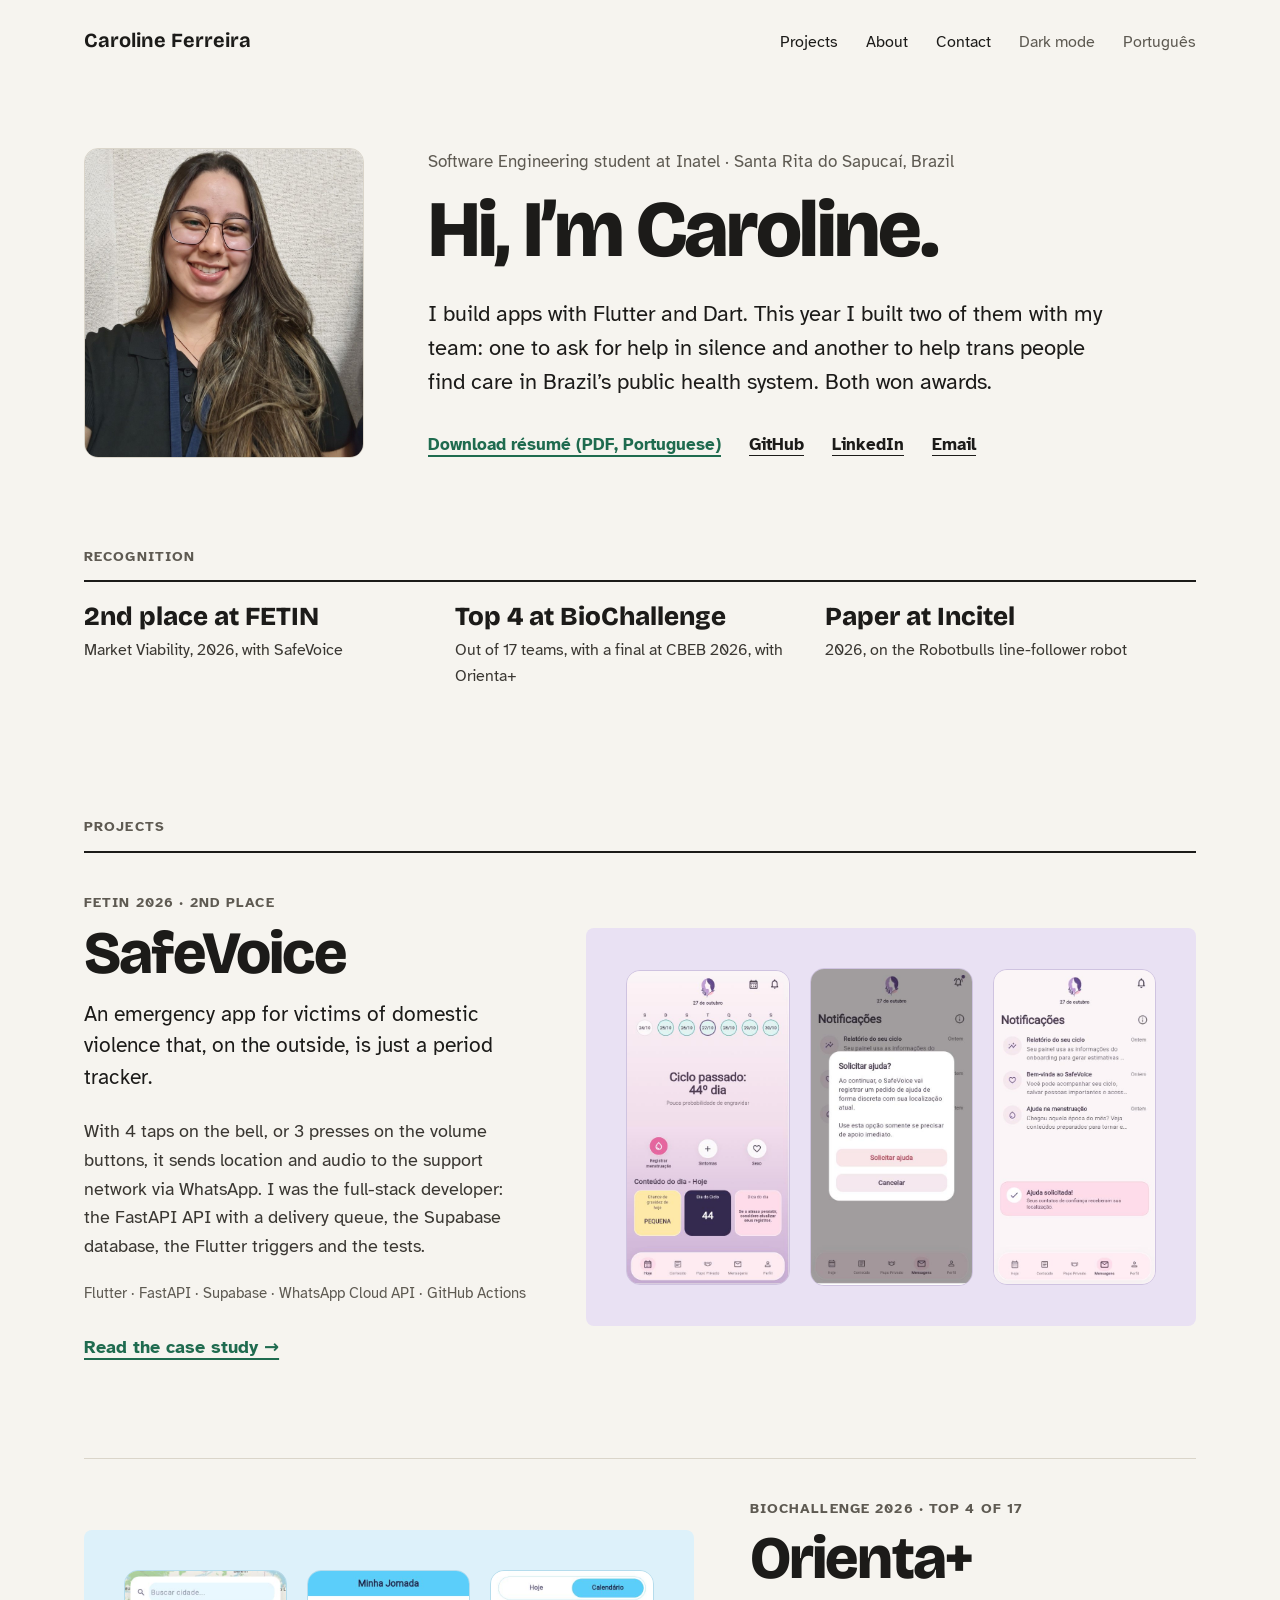
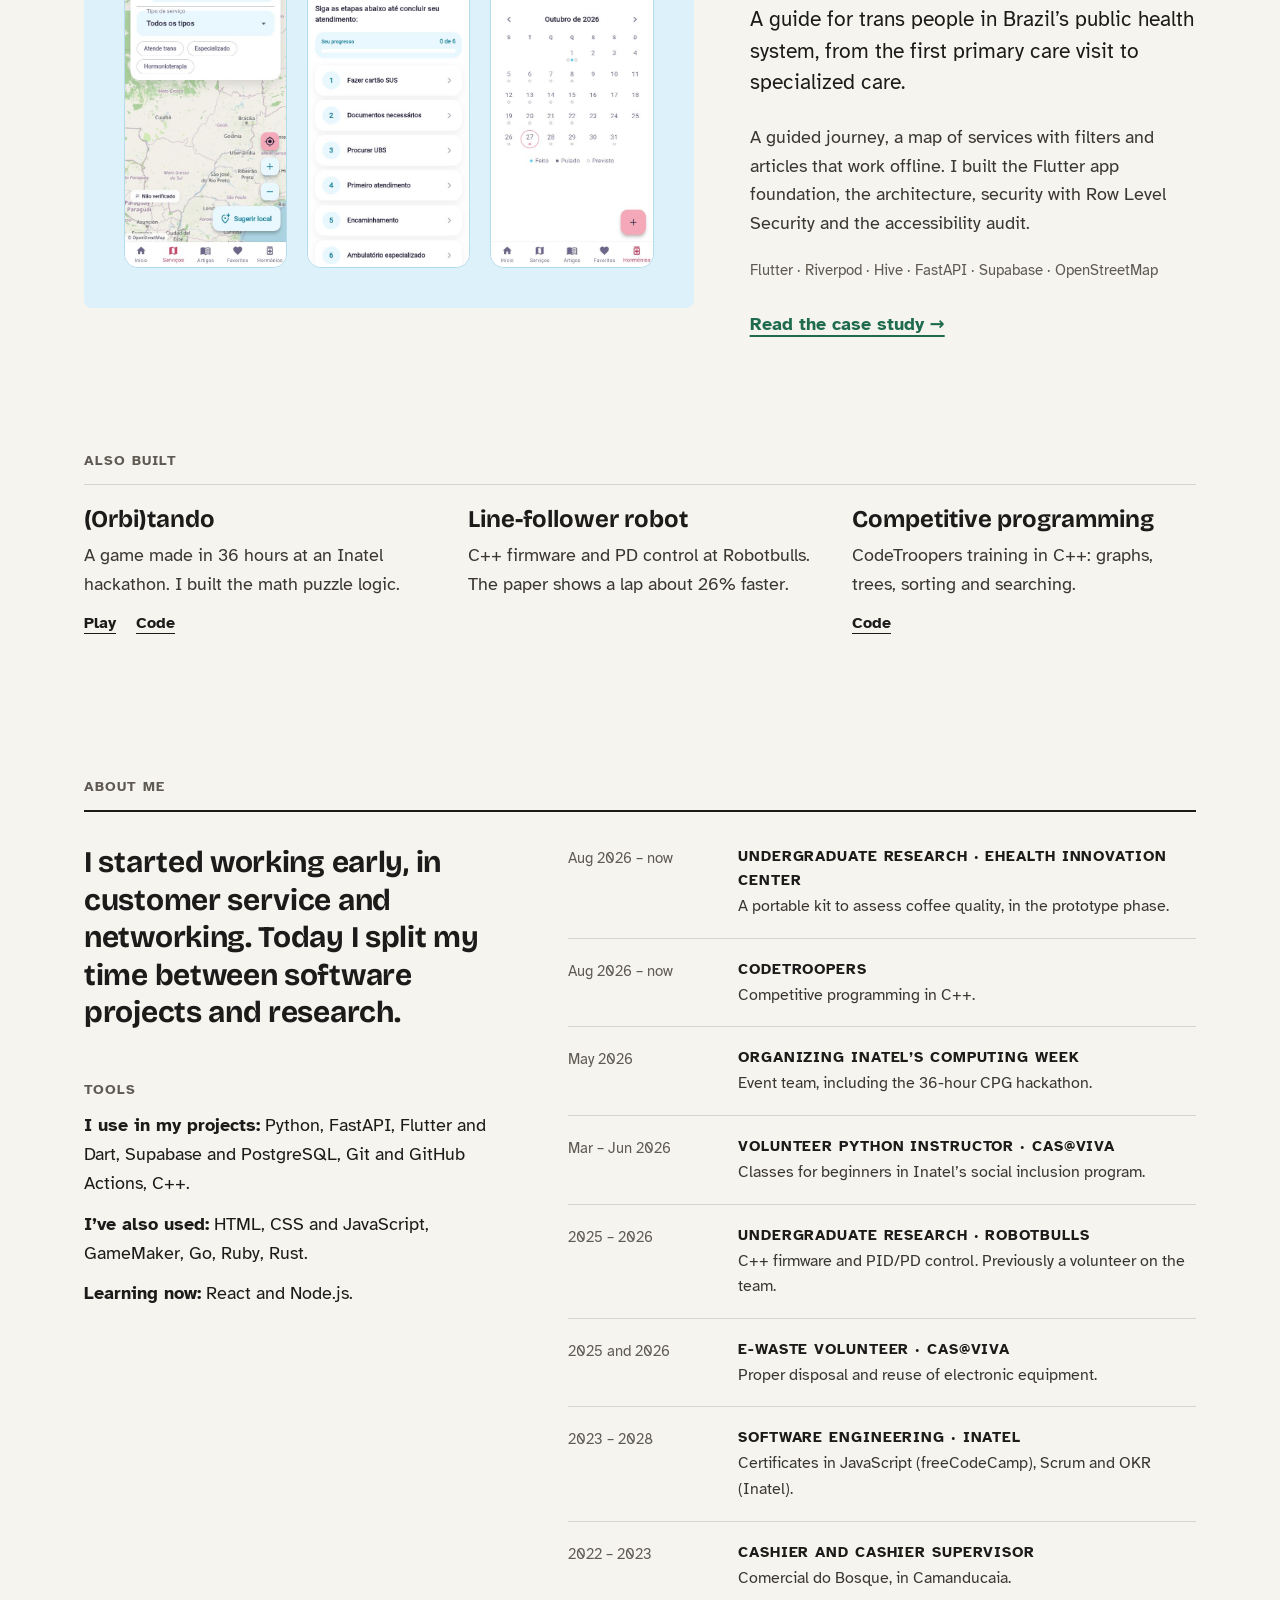
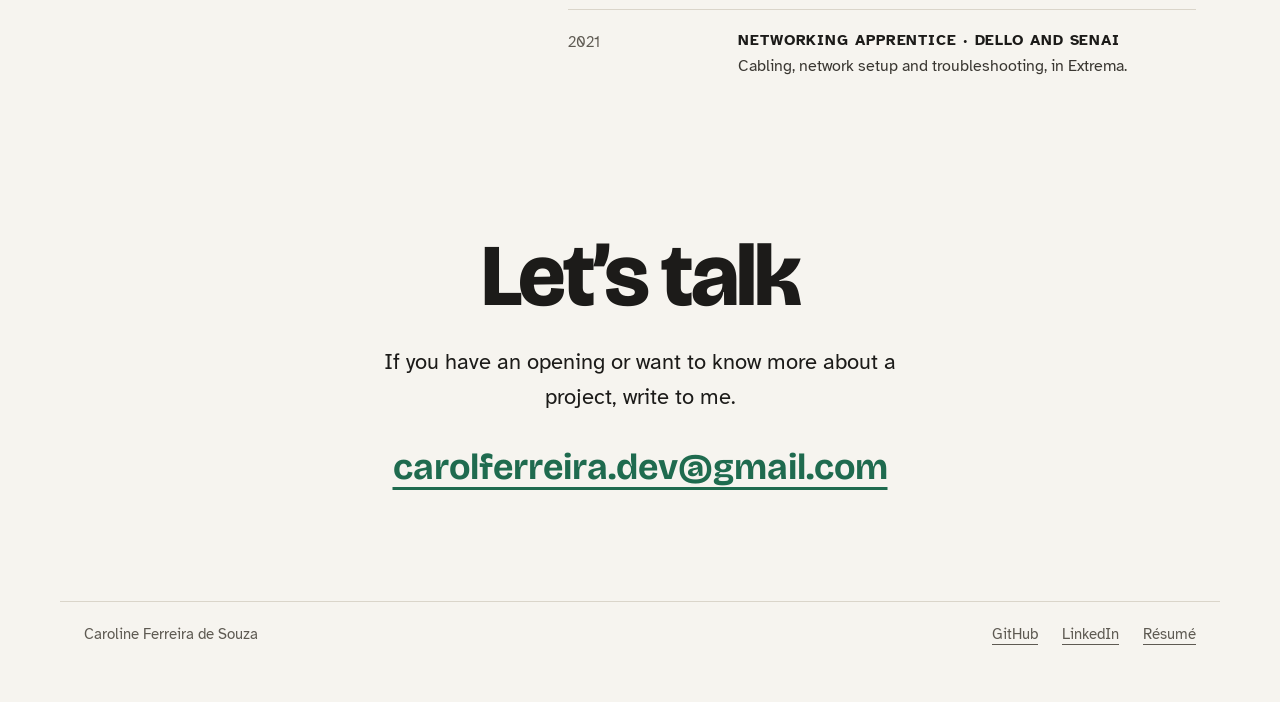
==== en/index.html @ 2cd5efbe "Primeira versão do portfólio Site em HTML, CSS e JavaScript puros, em português e inglês, com modo c" ====
<!doctype html>
<html lang="en">
<head>
  <meta charset="utf-8">
  <meta name="viewport" content="width=device-width, initial-scale=1">
  <title>Caroline Ferreira de Souza · Software Developer</title>
  <meta name="description" content="Portfolio of Caroline Ferreira de Souza, Software Engineering student at Inatel, Brazil. Award-winning Flutter and Dart apps from FETIN and BioChallenge 2026.">
  <link rel="canonical" href="https://carolferreira-dev.github.io/portifolio/en/">
  <link rel="alternate" hreflang="pt-BR" href="https://carolferreira-dev.github.io/portifolio/">
  <link rel="alternate" hreflang="en" href="https://carolferreira-dev.github.io/portifolio/en/">
  <meta property="og:type" content="website">
  <meta property="og:title" content="Caroline Ferreira de Souza · Software Developer">
  <meta property="og:description" content="Flutter and Dart apps for real problems in health and safety.">
  <meta property="og:url" content="https://carolferreira-dev.github.io/portifolio/en/">
  <meta property="og:image" content="https://carolferreira-dev.github.io/portifolio/assets/img/caroline.jpg">
  <meta property="og:locale" content="en_US">
  <link rel="icon" href="../favicon.svg" type="image/svg+xml">
  <script>try { var t = localStorage.getItem('theme'); if (t === 'light' || t === 'dark') document.documentElement.dataset.theme = t; } catch (e) {}</script>
  <link rel="preconnect" href="https://fonts.googleapis.com">
  <link rel="preconnect" href="https://fonts.gstatic.com" crossorigin>
  <link href="https://fonts.googleapis.com/css2?family=Bricolage+Grotesque:opsz,wght@12..96,700;12..96,800&family=Atkinson+Hyperlegible:ital,wght@0,400;0,700;1,400&display=swap" rel="stylesheet">
  <link rel="stylesheet" href="../assets/css/style.css">
  <script src="../assets/js/main.js" defer></script>
</head>
<body>
  <a class="skip-link" href="#content">Skip to content</a>

  <header class="site-header">
    <div class="wrap">
      <a class="brand" href="#home">Caroline Ferreira</a>
      <nav class="nav" aria-label="Main">
        <a href="#projects">Projects</a>
        <a href="#about">About</a>
        <a href="#contact">Contact</a>
        <button class="theme-toggle" type="button" data-label-dark="Dark mode" data-label-light="Light mode">Dark mode</button>
        <a class="quiet" href="../" hreflang="pt-BR" lang="pt-BR">Português</a>
      </nav>
    </div>
  </header>

  <main id="content">
    <section class="hero wrap" id="home">
      <div class="hero-grid">
        <img class="hero-photo" src="../assets/img/caroline.jpg" width="900" height="996" alt="Photo of Caroline smiling, wearing glasses, with long hair">
        <div class="hero-text">
          <p class="kicker">Software Engineering student at Inatel · Santa Rita do Sapucaí, Brazil</p>
          <h1>Hi, I’m Caroline.</h1>
          <p class="intro">I build apps with Flutter and Dart. This year I built two of them with my team: one to ask for help in silence and another to help trans people find care in Brazil’s public health system. Both won awards.</p>
          <div class="hero-links">
            <a class="action" href="../assets/docs/curriculo-caroline-ferreira.pdf" download>Download résumé (PDF, Portuguese)</a>
            <a href="https://github.com/carolferreira-dev" rel="me">GitHub</a>
            <a href="https://www.linkedin.com/in/carolineferreiradesouza" rel="me">LinkedIn</a>
            <a href="mailto:carolferreira.dev@gmail.com">Email</a>
          </div>
        </div>
      </div>

      <h2 class="label awards-title">Recognition</h2>
      <ul class="awards rule-strong">
        <li><strong>2nd place at FETIN</strong><span>Market Viability, 2026, with SafeVoice</span></li>
        <li><strong>Top 4 at BioChallenge</strong><span>Out of 17 teams, with a final at CBEB 2026, with Orienta+</span></li>
        <li><strong>Paper at Incitel</strong><span>2026, on the Robotbulls line-follower robot</span></li>
      </ul>
    </section>

    <section class="section wrap" id="projects" aria-labelledby="projects-title">
      <h2 class="label" id="projects-title">Projects</h2>

      <article class="project rule-strong" aria-labelledby="sv">
        <div class="project-text">
          <p class="label">FETIN 2026 · 2nd place</p>
          <h3 id="sv">SafeVoice</h3>
          <p class="lede">An emergency app for victims of domestic violence that, on the outside, is just a period tracker.</p>
          <p class="details">With 4 taps on the bell, or 3 presses on the volume buttons, it sends location and audio to the support network via WhatsApp. I was the full-stack developer: the FastAPI API with a delivery queue, the Supabase database, the Flutter triggers and the tests.</p>
          <p class="stack">Flutter · FastAPI · Supabase · WhatsApp Cloud API · GitHub Actions</p>
          <p class="more"><a class="action" href="projects/safevoice.html">Read the case study →</a></p>
        </div>
        <div class="shots band-sv">
          <img src="../assets/img/safevoice/01-inicio-disfarce.png" width="448" height="870" loading="lazy" alt="Home screen that looks like a period tracker (app in Portuguese)">
          <img src="../assets/img/safevoice/05-sos-confirmacao.png" width="436" height="854" loading="lazy" alt="Help request confirmation after 4 taps on the bell">
          <img src="../assets/img/safevoice/07-sos-ajuda-solicitada.png" width="436" height="849" loading="lazy" alt="“Help requested” message">
        </div>
      </article>

      <article class="project reverse rule" aria-labelledby="op">
        <div class="shots band-op">
          <img src="../assets/img/orienta/05-mapa-servicos.png" width="450" height="825" loading="lazy" alt="Map of services with filters (app in Portuguese)">
          <img src="../assets/img/orienta/06-jornada.png" width="450" height="825" loading="lazy" alt="Six-step guided journey">
          <img src="../assets/img/orienta/10-hormonizacao-calendario.png" width="450" height="825" loading="lazy" alt="Hormone therapy calendar">
        </div>
        <div class="project-text">
          <p class="label">BioChallenge 2026 · Top 4 of 17</p>
          <h3 id="op">Orienta+</h3>
          <p class="lede">A guide for trans people in Brazil’s public health system, from the first primary care visit to specialized care.</p>
          <p class="details">A guided journey, a map of services with filters and articles that work offline. I built the Flutter app foundation, the architecture, security with Row Level Security and the accessibility audit.</p>
          <p class="stack">Flutter · Riverpod · Hive · FastAPI · Supabase · OpenStreetMap</p>
          <p class="more"><a class="action" href="projects/orienta-plus.html">Read the case study →</a></p>
        </div>
      </article>

      <h3 class="label also-title">Also built</h3>
      <div class="also rule">
        <article>
          <h4>(Orbi)tando</h4>
          <p>A game made in 36 hours at an Inatel hackathon. I built the math puzzle logic.</p>
          <p class="links"><a href="https://njj21.itch.io/orbitando">Play</a><a href="https://github.com/carolferreira-dev/the-sixth-slice">Code</a></p>
        </article>
        <article>
          <h4>Line-follower robot</h4>
          <p>C++ firmware and PD control at Robotbulls. The paper shows a lap about 26% faster.</p>
        </article>
        <article>
          <h4>Competitive programming</h4>
          <p>CodeTroopers training in C++: graphs, trees, sorting and searching.</p>
          <p class="links"><a href="https://github.com/carolferreira-dev/treinamento-codetroopers">Code</a></p>
        </article>
      </div>
    </section>

    <section class="section wrap" id="about" aria-labelledby="about-title">
      <h2 class="label" id="about-title">About me</h2>
      <div class="about rule-strong">
        <div class="about-intro">
          <p class="statement">I started working early, in customer service and networking. Today I split my time between software projects and research.</p>
          <h3 class="label">Tools</h3>
          <p><strong>I use in my projects:</strong> Python, FastAPI, Flutter and Dart, Supabase and PostgreSQL, Git and GitHub Actions, C++.</p>
          <p><strong>I’ve also used:</strong> HTML, CSS and JavaScript, GameMaker, Go, Ruby, Rust.</p>
          <p><strong>Learning now:</strong> React and Node.js.</p>
        </div>
        <ol class="timeline">
          <li><time>Aug 2026 – now</time><div><h4>Undergraduate research · eHealth Innovation Center</h4><p>A portable kit to assess coffee quality, in the prototype phase.</p></div></li>
          <li><time>Aug 2026 – now</time><div><h4>CodeTroopers</h4><p>Competitive programming in C++.</p></div></li>
          <li><time>May 2026</time><div><h4>Organizing Inatel’s Computing Week</h4><p>Event team, including the 36-hour CPG hackathon.</p></div></li>
          <li><time>Mar – Jun 2026</time><div><h4>Volunteer Python instructor · Cas@Viva</h4><p>Classes for beginners in Inatel’s social inclusion program.</p></div></li>
          <li><time>2025 – 2026</time><div><h4>Undergraduate research · Robotbulls</h4><p>C++ firmware and PID/PD control. Previously a volunteer on the team.</p></div></li>
          <li><time>2025 and 2026</time><div><h4>E-waste volunteer · Cas@Viva</h4><p>Proper disposal and reuse of electronic equipment.</p></div></li>
          <li><time>2023 – 2028</time><div><h4>Software Engineering · Inatel</h4><p>Certificates in JavaScript (freeCodeCamp), Scrum and OKR (Inatel).</p></div></li>
          <li><time>2022 – 2023</time><div><h4>Cashier and cashier supervisor</h4><p>Comercial do Bosque, in Camanducaia.</p></div></li>
          <li><time>2021</time><div><h4>Networking apprentice · Dello and Senai</h4><p>Cabling, network setup and troubleshooting, in Extrema.</p></div></li>
        </ol>
      </div>
    </section>

    <section class="contact wrap" id="contact" aria-labelledby="contact-title">
      <h2 id="contact-title">Let’s talk</h2>
      <p>If you have an opening or want to know more about a project, write to me.</p>
      <a class="email" href="mailto:carolferreira.dev@gmail.com">carolferreira.dev@gmail.com</a>
    </section>
  </main>

  <footer class="site-footer">
    <div class="wrap">
      <span>Caroline Ferreira de Souza</span>
      <nav aria-label="Profiles">
        <a href="https://github.com/carolferreira-dev" rel="me">GitHub</a>
        <a href="https://www.linkedin.com/in/carolineferreiradesouza" rel="me">LinkedIn</a>
        <a href="../assets/docs/curriculo-caroline-ferreira.pdf" download>Résumé</a>
      </nav>
    </div>
  </footer>
</body>
</html>
---- assets/css/style.css ----
/* ==========================================================================
   Portfólio de Caroline Ferreira de Souza
   Um único arquivo de estilo para todas as páginas (PT e EN, claro e escuro).
   Organização: 1. cores e fontes  2. base  3. cabeçalho e rodapé
                4. página inicial  5. estudos de caso  6. telas pequenas
   ========================================================================== */

/* 1. Cores e fontes. Mude aqui para mudar o site inteiro. */
:root {
  --paper: #F6F4EF;        /* fundo */
  --surface: #FFFFFF;      /* caixas, como a do diagrama */
  --ink: #1C1B19;          /* texto principal e linhas fortes */
  --text-2: #3A3732;       /* texto de apoio */
  --muted: #5E5A52;        /* rótulos, datas, legendas */
  --line: #DAD5CA;         /* linhas finas */
  --accent: #1F6B4F;       /* links de ação */
  --sv-band: #E9E1F3;      /* faixa do SafeVoice */
  --sv-line: #CFC3E0;
  --sv-caption: #4A4060;
  --op-band: #DDF1FA;      /* faixa do Orienta+ */
  --op-line: #B5DCEC;
  --op-caption: #1E4A5C;
  --display: "Bricolage Grotesque", system-ui, sans-serif;
  --body: "Atkinson Hyperlegible", system-ui, sans-serif;
  --max: 1160px;
  color-scheme: light;
}

/* Modo escuro: segue o sistema, a menos que a pessoa escolha no menu. */
@media (prefers-color-scheme: dark) {
  :root:not([data-theme="light"]) {
    --paper: #151413; --surface: #1E1D1B; --ink: #EDEAE3; --text-2: #CFCAC0; --muted: #A39E94;
    --line: #34312C; --accent: #7BD3A8;
    --sv-band: #2A2338; --sv-line: #3D3450; --sv-caption: #D9CFEA;
    --op-band: #132F3A; --op-line: #1F4A5A; --op-caption: #B5DCEC;
    color-scheme: dark;
  }
}
:root[data-theme="dark"] {
  --paper: #151413; --surface: #1E1D1B; --ink: #EDEAE3; --text-2: #CFCAC0; --muted: #A39E94;
  --line: #34312C; --accent: #7BD3A8;
  --sv-band: #2A2338; --sv-line: #3D3450; --sv-caption: #D9CFEA;
  --op-band: #132F3A; --op-line: #1F4A5A; --op-caption: #B5DCEC;
  color-scheme: dark;
}

/* 2. Base */
*, *::before, *::after { box-sizing: border-box; }
html { scroll-behavior: smooth; -webkit-text-size-adjust: 100%; }
@media (prefers-reduced-motion: reduce) { html { scroll-behavior: auto; } }
body { margin: 0; background: var(--paper); color: var(--ink); font: 18px/1.6 var(--body); }
h1, h2, h3, h4, p, figure { margin: 0; }
img { max-width: 100%; height: auto; display: block; }
a { color: var(--ink); text-underline-offset: 5px; }
a:hover { color: var(--accent); }
:focus-visible { outline: 3px solid var(--accent); outline-offset: 3px; border-radius: 4px; }

.wrap { max-width: var(--max); margin: 0 auto; padding: 0 24px; }
.skip-link { position: absolute; left: 16px; top: -60px; z-index: 10; padding: 10px 16px; background: var(--ink); color: var(--paper); border-radius: 8px; font-weight: 700; }
.skip-link:focus { top: 12px; }

/* Rótulo de seção em maiúsculas (RECONHECIMENTO, PROJETOS…) */
.label { font: 700 14px/1.4 var(--body); text-transform: uppercase; letter-spacing: 0.08em; color: var(--muted); }
.rule-strong { border-top: 2px solid var(--ink); }
.rule { border-top: 1px solid var(--line); }
.action { font-weight: 700; color: var(--accent); text-decoration-thickness: 2px; }

/* 3. Cabeçalho e rodapé */
.site-header .wrap { display: flex; flex-wrap: wrap; align-items: baseline; justify-content: space-between; gap: 12px 32px; padding-top: 28px; padding-bottom: 28px; }
.brand { font: 700 20px var(--display); text-decoration: none; }
.nav { display: flex; flex-wrap: wrap; align-items: baseline; gap: 8px 28px; font-size: 16px; }
.nav a { text-decoration: none; }
.nav .quiet, .theme-toggle { color: var(--muted); }
.theme-toggle { padding: 0; border: 0; background: none; font: inherit; cursor: pointer; }
.theme-toggle:hover { color: var(--accent); }

.site-footer .wrap { display: flex; flex-wrap: wrap; justify-content: space-between; gap: 12px; padding-top: 20px; padding-bottom: 56px; font-size: 15px; color: var(--muted); }
.site-footer nav { display: flex; gap: 24px; }
.site-footer a { color: var(--muted); }

/* 4. Página inicial */
.hero { padding-top: 64px; }
.hero-grid { display: flex; flex-wrap: wrap; align-items: center; gap: 40px 64px; }
.hero-photo { flex: 0 0 280px; width: 280px; border-radius: 14px; border: 1px solid var(--line); }
.hero-text { flex: 999 1 520px; min-width: 0; }
.kicker { font-size: 17px; color: var(--muted); margin-bottom: 16px; }
.hero h1 { font: 800 clamp(46px, 7vw, 80px)/0.98 var(--display); letter-spacing: -0.03em; }
.intro { margin-top: 28px; font-size: 22px; line-height: 1.55; max-width: 680px; }
.hero-links { margin-top: 32px; display: flex; flex-wrap: wrap; gap: 12px 28px; font-size: 17px; font-weight: 700; }

.awards-title { margin-top: 88px; }
.awards { list-style: none; margin: 14px 0 0; padding: 0; display: grid; grid-template-columns: repeat(auto-fit, minmax(260px, 1fr)); }
.awards li { padding: 20px 24px 0 0; }
.awards strong { display: block; font: 800 26px/1.15 var(--display); }
.awards span { display: block; margin-top: 6px; font-size: 16px; color: var(--text-2); }

.section { padding-top: 128px; }
.project { margin-top: 14px; padding-top: 40px; display: flex; flex-wrap: wrap; align-items: center; gap: 40px 56px; }
.project + .project { margin-top: 96px; }
.project.reverse { flex-wrap: wrap-reverse; }
.project-text { flex: 1 1 380px; min-width: 0; }
.project h3 { margin-top: 10px; font: 800 clamp(42px, 6vw, 60px)/1 var(--display); letter-spacing: -0.03em; }
.lede { margin-top: 16px; font-size: 21px; line-height: 1.5; }
.project-text .details { margin-top: 24px; color: var(--text-2); }
.stack { margin-top: 20px; font-size: 15px; color: var(--muted); }
.project-text .more { margin-top: 28px; }

.shots { flex: 1.35 1 520px; min-width: 0; padding: 40px; border-radius: 8px; display: grid; grid-template-columns: repeat(3, minmax(0, 1fr)); gap: 20px; align-items: center; }
.shots img { width: 100%; border-radius: 14px; }
.band-sv { background: var(--sv-band); }
.band-sv img { border: 1px solid var(--sv-line); }
.band-op { background: var(--op-band); }
.band-op img { border: 1px solid var(--op-line); }

.also-title { margin-top: 112px; }
.also { margin-top: 14px; display: grid; grid-template-columns: repeat(auto-fit, minmax(280px, 1fr)); gap: 0 40px; }
.also article { padding-top: 20px; }
.also h4 { font: 700 24px var(--display); }
.also p { margin: 8px 0 12px; color: var(--text-2); }
.also .links { display: flex; gap: 20px; font-weight: 700; font-size: 16px; }

.about { margin-top: 14px; padding-top: 32px; display: flex; flex-wrap: wrap; align-items: flex-start; gap: 48px 72px; }
.about-intro { flex: 1 1 340px; min-width: 0; }
.about-intro .statement { font: 700 30px/1.25 var(--display); letter-spacing: -0.01em; }
.about-intro .label { margin: 48px 0 12px; }
.about-intro p + p { margin-top: 12px; }
.timeline { flex: 1.5 1 520px; min-width: 0; list-style: none; margin: 0; padding: 0; }
.timeline li { display: flex; flex-wrap: wrap; gap: 2px 20px; padding: 18px 0; border-bottom: 1px solid var(--line); }
.timeline li:first-child { padding-top: 0; }
.timeline li:last-child { border-bottom: 0; padding-bottom: 0; }
.timeline time { flex: 0 0 150px; font-size: 15px; color: var(--muted); padding-top: 2px; }
.timeline div { flex: 1 1 300px; }
.timeline h4 { font-size: 15px; font-weight: 700; text-transform: uppercase; letter-spacing: 0.06em; margin-bottom: 2px; }
.timeline p { font-size: 16px; color: var(--text-2); }

.contact { padding-top: 152px; text-align: center; }
.contact h2 { font: 800 clamp(48px, 8vw, 88px)/1 var(--display); letter-spacing: -0.035em; }
.contact p { margin: 24px auto 0; font-size: 22px; max-width: 560px; }
.contact .email { display: inline-block; margin-top: 32px; font: 700 clamp(22px, 3.4vw, 36px) var(--display); color: var(--accent); text-underline-offset: 8px; text-decoration-thickness: 3px; overflow-wrap: anywhere; }
.site-footer { margin-top: 112px; }
.site-footer .wrap { border-top: 1px solid var(--line); }

/* 5. Estudos de caso */
.case-hero { padding-top: 40px; padding-bottom: 48px; }
.back { font-size: 16px; font-weight: 700; }
.case-hero h1 { margin-top: 40px; font: 800 clamp(56px, 10vw, 112px)/0.95 var(--display); letter-spacing: -0.04em; }
.case-hero .summary { margin-top: 28px; font-size: clamp(20px, 2.4vw, 26px); line-height: 1.45; max-width: 820px; }
.facts { margin: 48px 0 0; display: flex; flex-wrap: wrap; border-top: 1px solid var(--line); border-bottom: 1px solid var(--line); }
.facts div { flex: 1 1 220px; padding: 18px 24px 18px 0; }
.facts dt { font-size: 14px; color: var(--muted); }
.facts dd { margin: 2px 0 0; font-weight: 700; }

.gallery { padding: 56px 24px; }
.gallery .grid { max-width: var(--max); margin: 0 auto; display: grid; grid-template-columns: repeat(5, minmax(0, 1fr)); gap: 20px; }
.gallery img { width: 100%; border-radius: 14px; }
.gallery figcaption { margin-top: 10px; font-size: 14px; }
.band-sv figcaption { color: var(--sv-caption); }
.band-op figcaption { color: var(--op-caption); }
.ui-note { margin-top: 16px; text-align: center; font-size: 14px; }
.band-sv .ui-note { color: var(--sv-caption); }
.band-op .ui-note { color: var(--op-caption); }

.case-section { padding-top: 96px; }
.case-section .cols { padding-top: 20px; display: flex; flex-wrap: wrap; gap: 16px 48px; }
.case-section .cols > .label { flex: 1 1 220px; font-family: var(--display); font-size: 18px; color: var(--ink); letter-spacing: 0.06em; }
.case-section .content { flex: 999 1 640px; min-width: 0; }
.case-section .content p + p { margin-top: 16px; }
.case-section ul { margin: 0; padding-left: 22px; display: flex; flex-direction: column; gap: 10px; }
.challenge h3 { font-size: 20px; font-weight: 700; margin-bottom: 6px; }
.challenge p { color: var(--text-2); }
.challenge + .challenge { margin-top: 32px; }
.team { color: var(--text-2); }

.diagram { margin-top: 72px; background: var(--surface); border: 1px solid var(--line); border-radius: 8px; padding: 24px; overflow-x: auto; }
.diagram img { width: 100%; min-width: 700px; }
.diagram figcaption { margin-top: 12px; font-size: 15px; color: var(--muted); }

.case-next { padding-top: 120px; }
.case-next .wrap > div { padding-top: 28px; display: flex; flex-wrap: wrap; justify-content: space-between; align-items: baseline; gap: 16px; }
.case-next .next { font: 700 clamp(24px, 3vw, 32px) var(--display); color: var(--accent); text-decoration-thickness: 2px; }

/* 6. Telas pequenas */
@media (max-width: 700px) {
  body { font-size: 17px; }
  .hero { padding-top: 24px; }
  .hero-photo { flex-basis: 180px; width: 180px; }
  .intro { font-size: 19px; }
  .section { padding-top: 88px; }
  .shots { padding: 20px; gap: 10px; }
  .shots img, .gallery img { border-radius: 10px; }
  .gallery .grid { grid-template-columns: repeat(2, minmax(0, 1fr)); gap: 14px; }
  .about-intro .statement { font-size: 24px; }
  .contact { padding-top: 104px; }
  .diagram { padding: 12px; }
}
.not-found { font: 800 clamp(40px, 7vw, 72px)/1 var(--display); letter-spacing: -0.03em; }
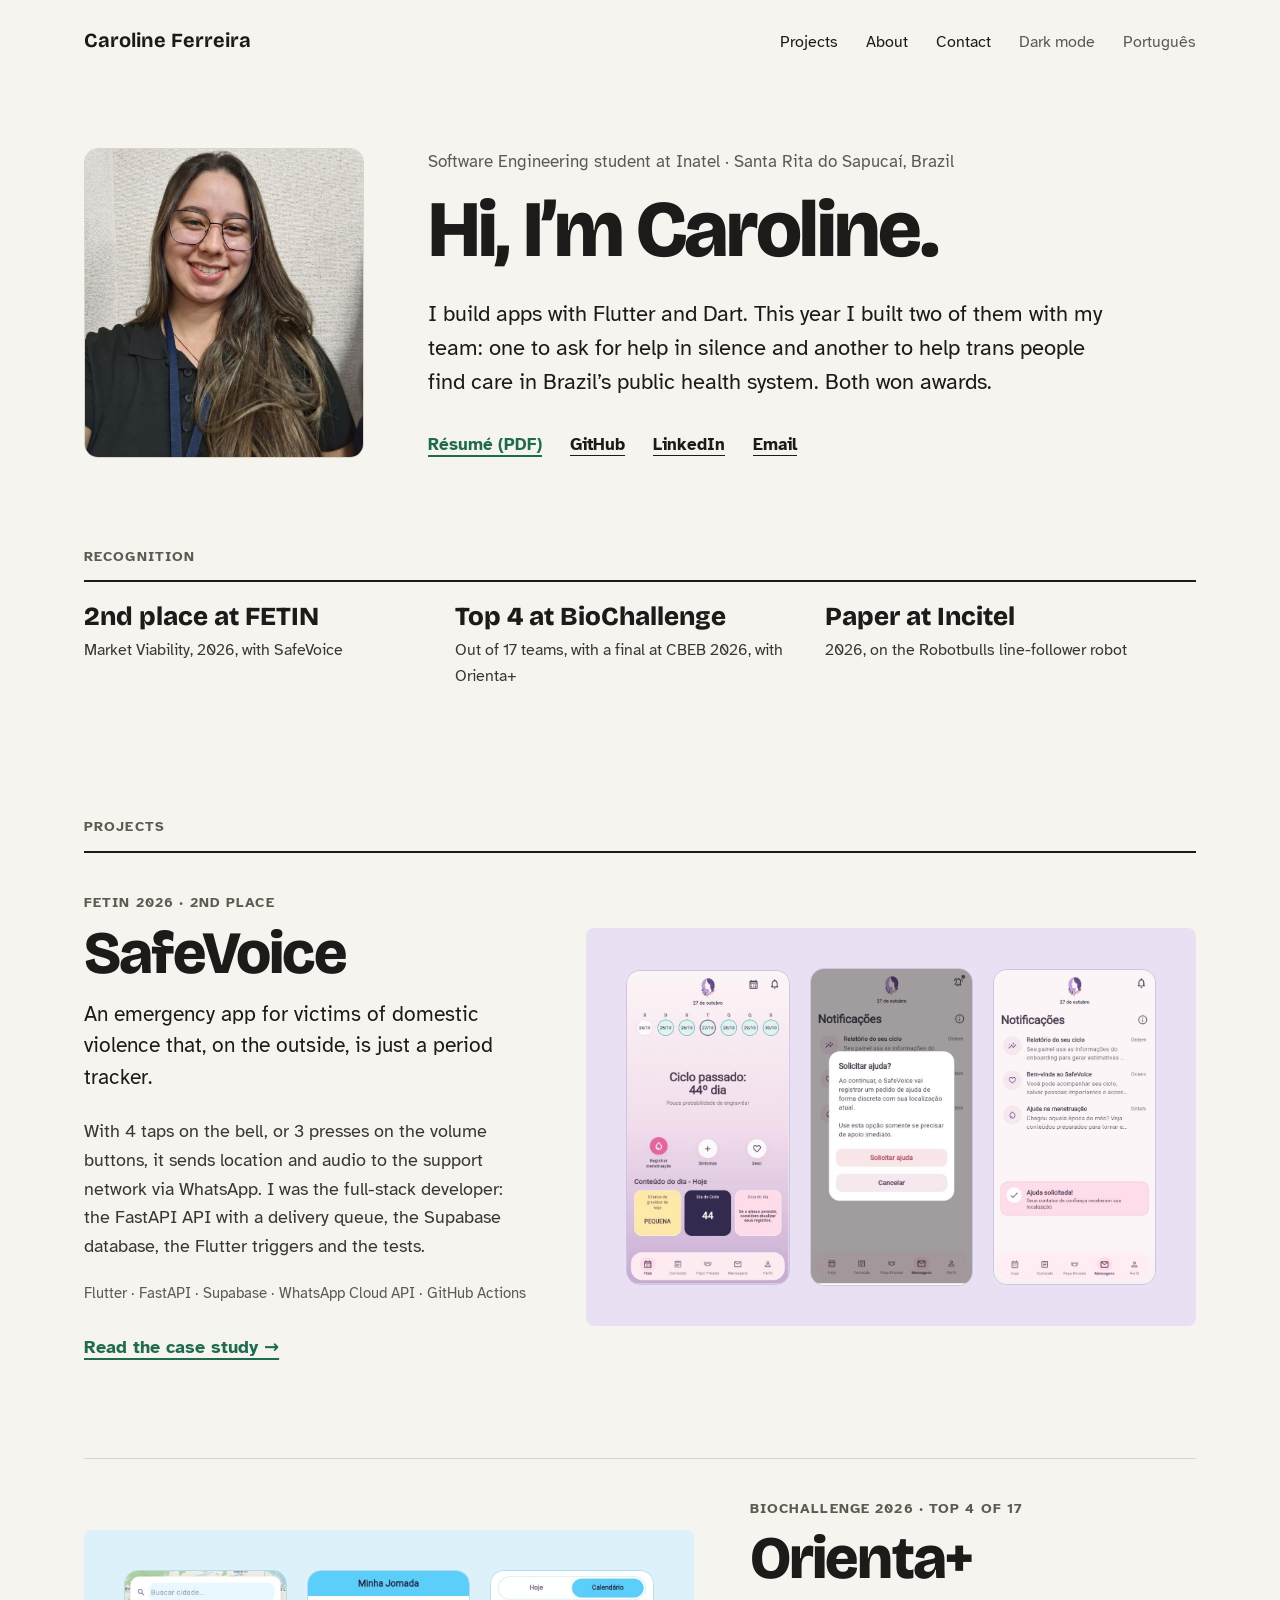
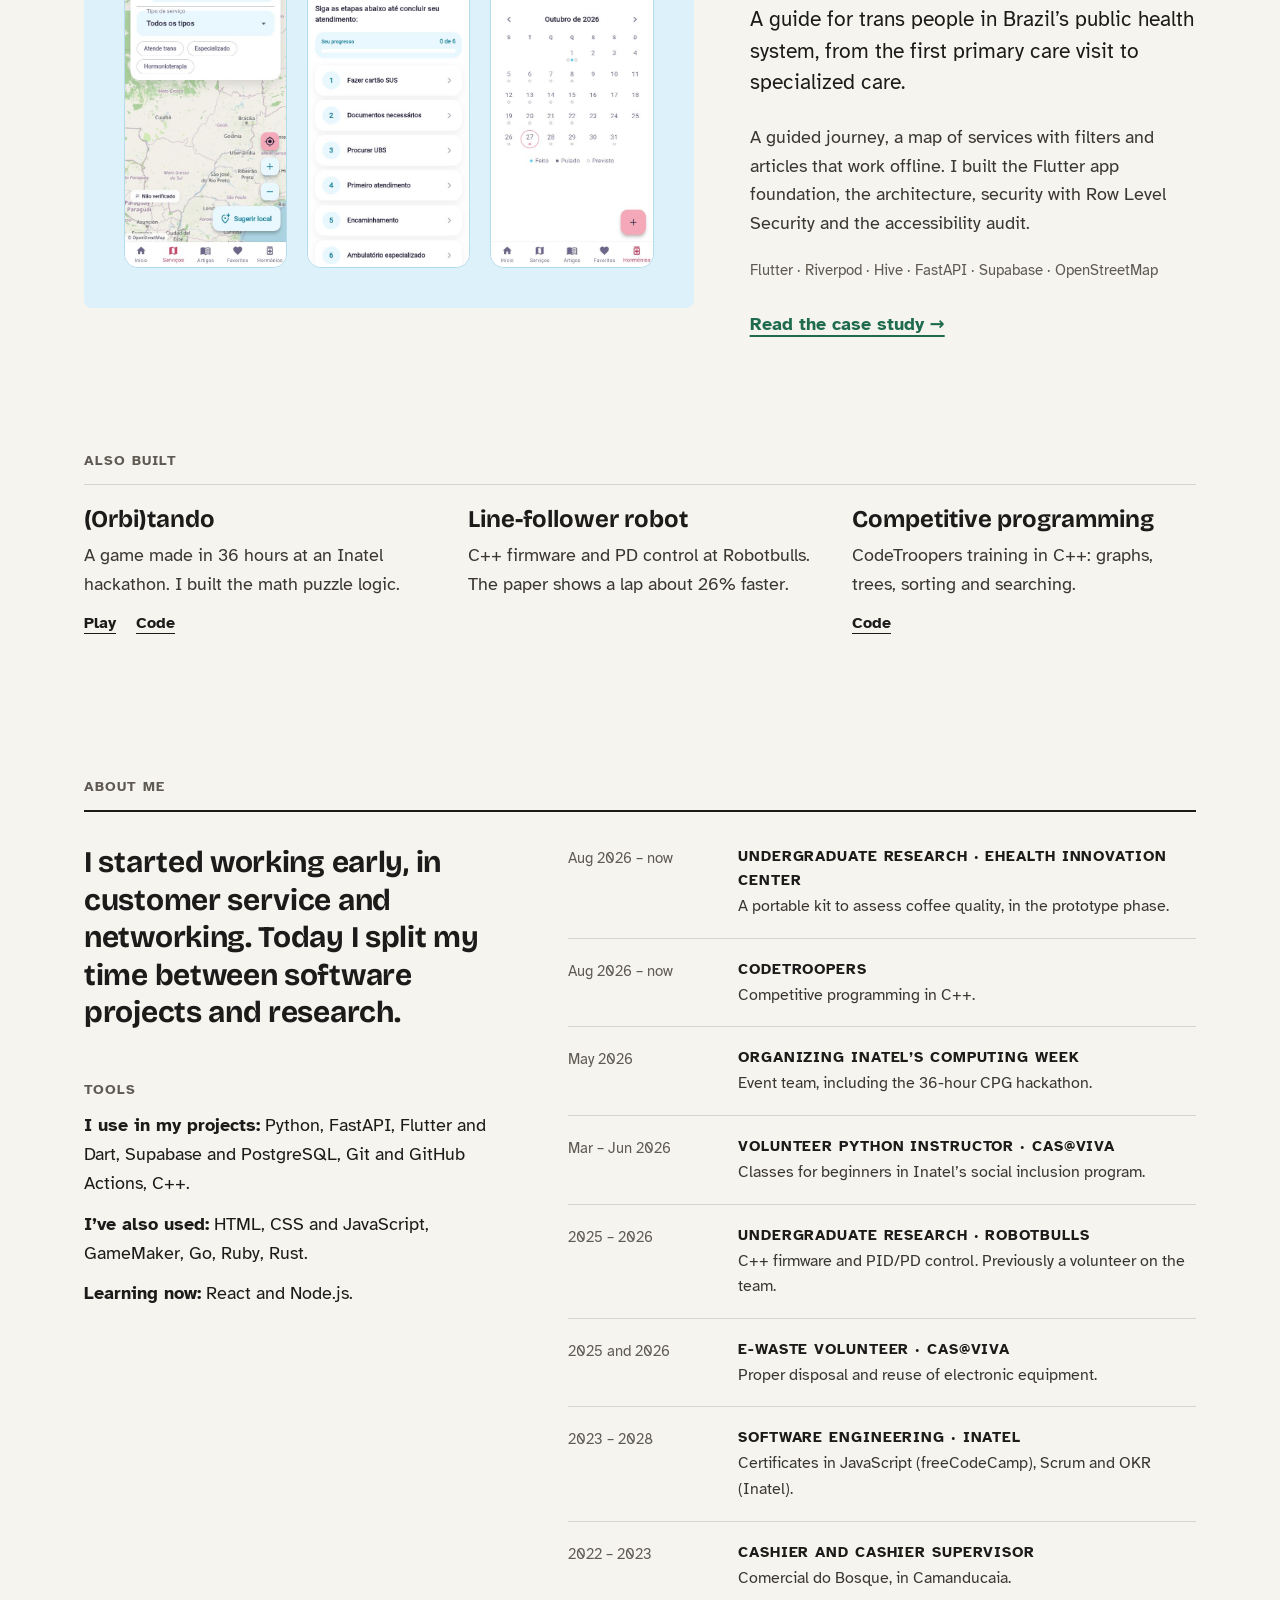
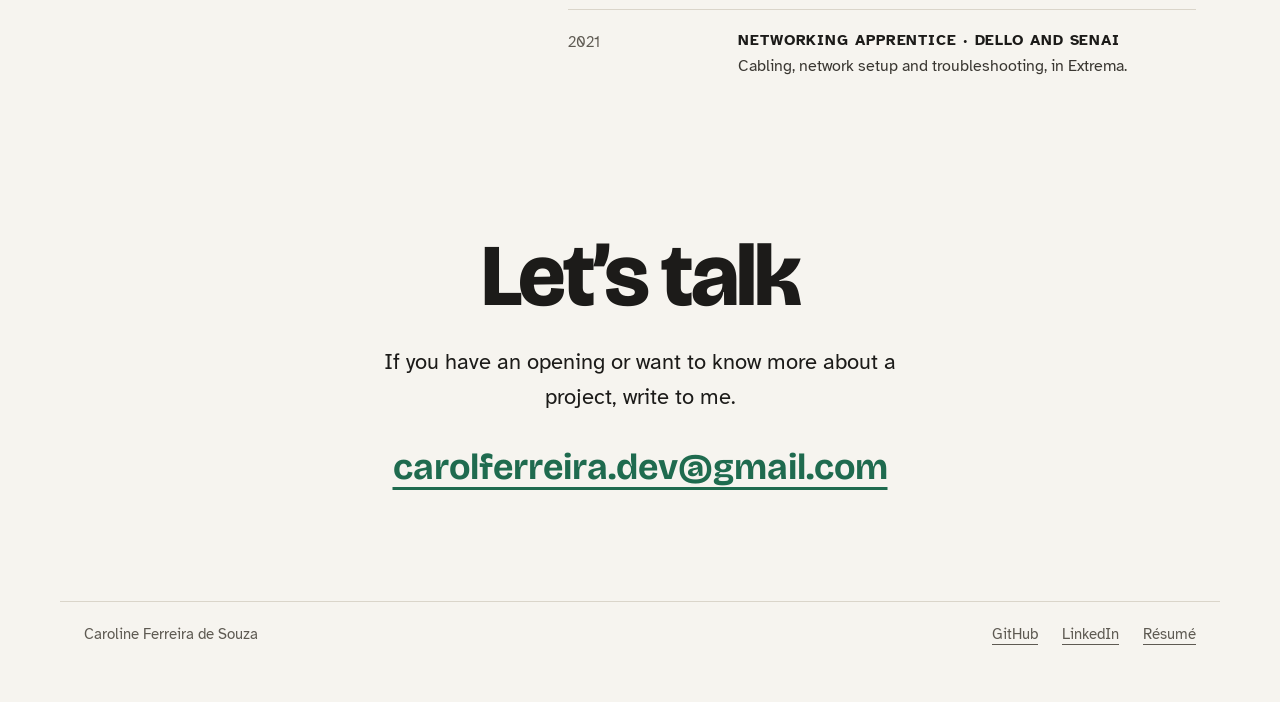
==== commit d30f11bc: "Menu e links da abertura numa linha só no celular No celular, o menu e os links do topo cabiam em du" ====
--- a/en/index.html
+++ b/en/index.html
@@ -47,7 +47,7 @@
           <h1>Hi, I’m Caroline.</h1>
           <p class="intro">I build apps with Flutter and Dart. This year I built two of them with my team: one to ask for help in silence and another to help trans people find care in Brazil’s public health system. Both won awards.</p>
           <div class="hero-links">
-            <a class="action" href="../assets/docs/curriculo-caroline-ferreira.pdf" download>Download résumé (PDF, Portuguese)</a>
+            <a class="action" href="../assets/docs/curriculo-caroline-ferreira.pdf" download hreflang="pt-BR" title="Résumé in Portuguese">Résumé (PDF)</a>
             <a href="https://github.com/carolferreira-dev" rel="me">GitHub</a>
             <a href="https://www.linkedin.com/in/carolineferreiradesouza" rel="me">LinkedIn</a>
             <a href="mailto:carolferreira.dev@gmail.com">Email</a>
--- a/assets/css/style.css
+++ b/assets/css/style.css
@@ -182,6 +182,12 @@
 /* 6. Telas pequenas */
 @media (max-width: 700px) {
   body { font-size: 17px; }
+  .wrap { padding: 0 20px; }
+  /* Menu e links da abertura numa linha só no celular */
+  .site-header .wrap { padding-top: 20px; padding-bottom: 20px; }
+  .nav, .hero-links { width: 100%; flex-wrap: nowrap; justify-content: space-between; gap: 12px; white-space: nowrap; }
+  .nav { font-size: 14px; }
+  .hero-links { font-size: 15px; }
   .hero { padding-top: 24px; }
   .hero-photo { flex-basis: 180px; width: 180px; }
   .intro { font-size: 19px; }
@@ -194,3 +200,8 @@
   .diagram { padding: 12px; }
 }
 .not-found { font: 800 clamp(40px, 7vw, 72px)/1 var(--display); letter-spacing: -0.03em; }
+
+/* Telas muito estreitas: se não couber, volta a quebrar a linha em vez de vazar */
+@media (max-width: 349px) {
+  .nav, .hero-links { flex-wrap: wrap; justify-content: flex-start; }
+}
